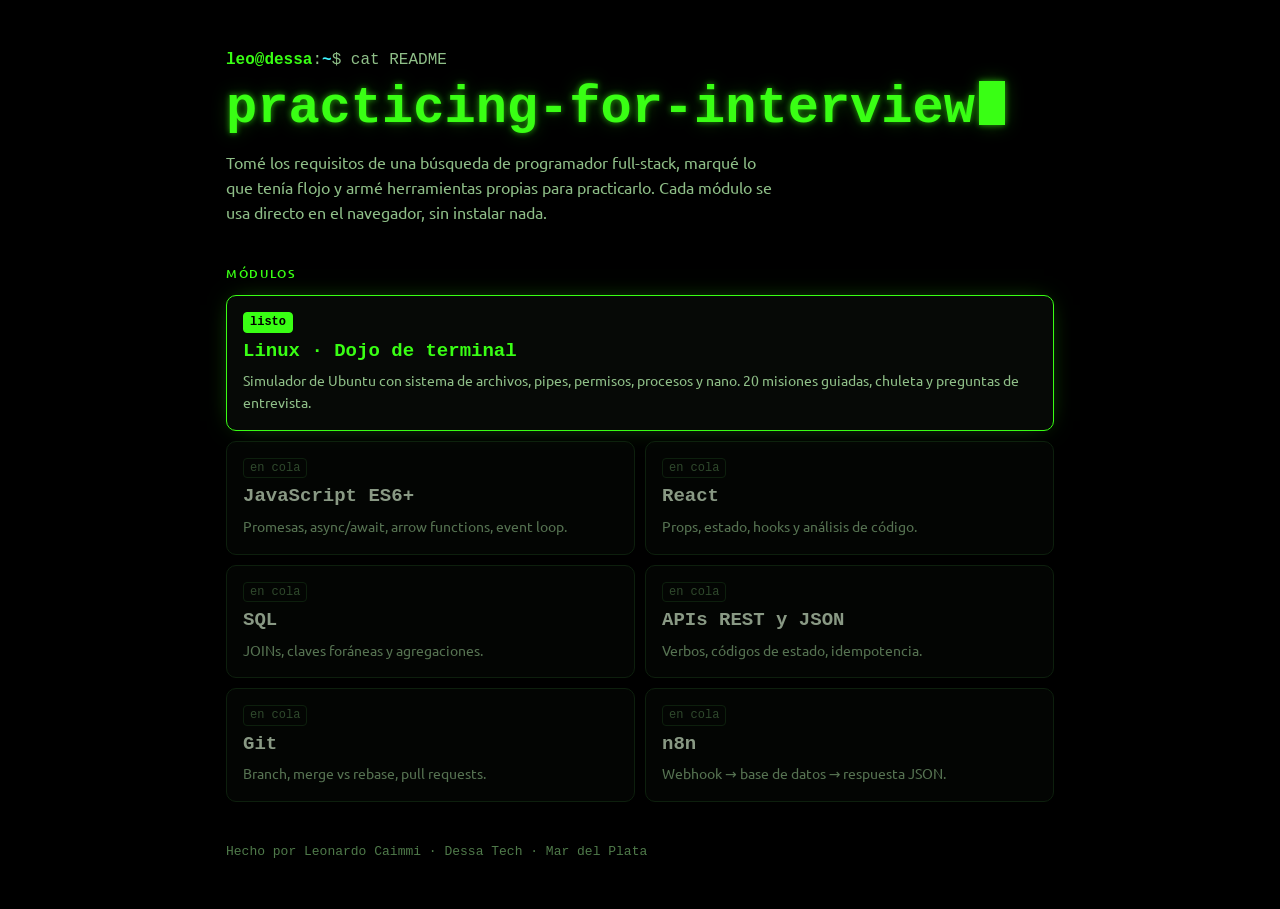
==== index.html @ 4a295fe2 "feat: landing con el índice de módulos de práctica" ====
<!doctype html>
<html lang="es">
<head>
  <meta charset="utf-8">
  <meta name="viewport" content="width=device-width, initial-scale=1, viewport-fit=cover">
  <title>practicing-for-interview</title>
  <meta name="description" content="Herramientas propias para repasar los requisitos de una búsqueda full-stack.">
  <meta name="theme-color" content="#000000">
  <link rel="icon" href="assets/favicon.svg" type="image/svg+xml">
  <link rel="preconnect" href="https://fonts.googleapis.com">
  <link rel="preconnect" href="https://fonts.gstatic.com" crossorigin>
  <link rel="stylesheet" href="https://fonts.googleapis.com/css2?family=Ubuntu:wght@400;500;700&family=Ubuntu+Mono:wght@400;700&display=swap">
  <link rel="stylesheet" href="assets/landing.css">
</head>
<body>
<main class="wrap">
  <p class="prompt"><span class="u">leo@dessa</span>:<span class="p">~</span>$ cat README</p>
  <h1>practicing-for-interview<span class="cur" aria-hidden="true"></span></h1>
  <p class="lede">Tomé los requisitos de una búsqueda de programador full-stack, marqué lo que tenía flojo y armé herramientas propias para practicarlo. Cada módulo se usa directo en el navegador, sin instalar nada.</p>

  <h2>Módulos</h2>
  <ul class="mods">
    <li class="ready">
      <a href="linux/">
        <span class="tag">listo</span>
        <strong>Linux · Dojo de terminal</strong>
        <span>Simulador de Ubuntu con sistema de archivos, pipes, permisos, procesos y nano. 20 misiones guiadas, chuleta y preguntas de entrevista.</span>
      </a>
    </li>
    <li><div><span class="tag">en cola</span><strong>JavaScript ES6+</strong><span>Promesas, async/await, arrow functions, event loop.</span></div></li>
    <li><div><span class="tag">en cola</span><strong>React</strong><span>Props, estado, hooks y análisis de código.</span></div></li>
    <li><div><span class="tag">en cola</span><strong>SQL</strong><span>JOINs, claves foráneas y agregaciones.</span></div></li>
    <li><div><span class="tag">en cola</span><strong>APIs REST y JSON</strong><span>Verbos, códigos de estado, idempotencia.</span></div></li>
    <li><div><span class="tag">en cola</span><strong>Git</strong><span>Branch, merge vs rebase, pull requests.</span></div></li>
    <li><div><span class="tag">en cola</span><strong>n8n</strong><span>Webhook → base de datos → respuesta JSON.</span></div></li>
  </ul>

  <footer>Hecho por Leonardo Caimmi · Dessa Tech · Mar del Plata</footer>
</main>
</body>
</html>
---- assets/landing.css ----
:root {
  color-scheme: dark;
  --bg: #000; --panel: #060906; --line: #163516;
  --text: #e4ffdc; --muted: #8fbf88; --faint: #4f7a4a;
  --neon: #39ff14; --cyan: #3df5ff;
  --glow: 0 0 6px #39ff1499, 0 0 18px #39ff1440;
  --mono: "Ubuntu Mono", ui-monospace, Menlo, Consolas, monospace;
  --sans: "Ubuntu", system-ui, -apple-system, "Segoe UI", Roboto, sans-serif;
}
* { box-sizing: border-box; }
html, body { margin: 0; background: var(--bg); }
body { color: var(--text); font-family: var(--sans); font-size: 16px; line-height: 1.55; }
::selection { background: var(--neon); color: #000; }
.wrap { max-width: 860px; margin: 0 auto; padding-inline: 16px; padding-block: calc(env(safe-area-inset-top, 0px) + 48px) calc(env(safe-area-inset-bottom, 0px) + 48px); }
.prompt { font-family: var(--mono); color: var(--muted); margin: 0 0 8px; }
.prompt .u { color: var(--neon); font-weight: 700; }
.prompt .p { color: var(--cyan); font-weight: 700; }
h1 { font-family: var(--mono); font-size: clamp(30px, 7vw, 52px); line-height: 1.05; margin: 0 0 14px; color: var(--neon); text-shadow: var(--glow); overflow-wrap: anywhere; }
h1 .cur { display: inline-block; width: .5em; height: .85em; background: var(--neon); box-shadow: var(--glow); vertical-align: -.06em; margin-left: .08em; animation: blink 1.1s steps(1) infinite; }
@keyframes blink { 50% { opacity: 0; } }
.lede { color: var(--muted); max-width: 62ch; margin: 0; }
h2 { font-size: 12px; letter-spacing: .14em; text-transform: uppercase; color: var(--neon); font-weight: 500; margin: 40px 0 12px; }
.mods { list-style: none; margin: 0; padding: 0; display: grid; grid-template-columns: repeat(2, minmax(0, 1fr)); gap: 10px; }
.mods li.ready { grid-column: 1 / -1; }
.mods a, .mods div { display: flex; flex-direction: column; gap: 4px; height: 100%; padding: 16px; border: 1px solid var(--line); border-radius: 10px; background: var(--panel); color: inherit; text-decoration: none; }
.mods div { opacity: .6; }
.mods a { border-color: var(--neon); box-shadow: 0 0 24px -10px #39ff1488; transition: box-shadow .2s, transform .2s; }
.mods a:hover { box-shadow: 0 0 32px -6px #39ff14aa; transform: translateY(-2px); }
.mods a:focus-visible { outline: 2px solid var(--neon); outline-offset: 3px; }
.mods strong { font-family: var(--mono); font-size: 19px; }
.mods a strong { color: var(--neon); }
.mods span:not(.tag) { color: var(--muted); font-size: 14px; }
.tag { align-self: flex-start; font-family: var(--mono); font-size: 12px; padding: 0 6px; border-radius: 4px; border: 1px solid var(--line); color: var(--faint); }
.ready .tag { background: var(--neon); border-color: var(--neon); color: #000; font-weight: 700; }
footer { margin-top: 40px; color: var(--faint); font-size: 13px; font-family: var(--mono); }
@media (max-width: 600px) { .mods { grid-template-columns: minmax(0, 1fr); } }
@media (prefers-reduced-motion: reduce) { h1 .cur { animation: none; } .mods a { transition: none; } }
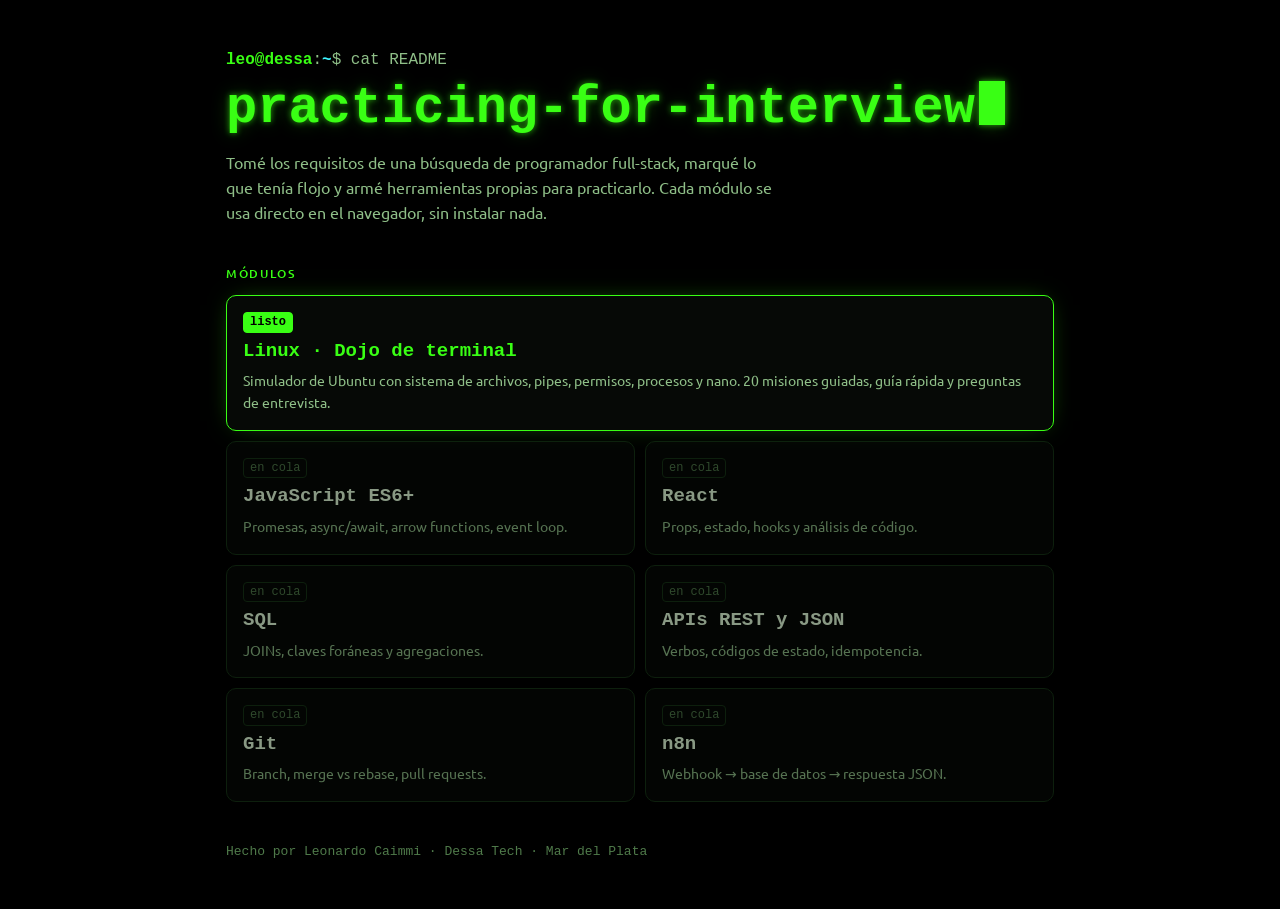
==== commit 3093e6e4: "fix(linux): "Chuleta" pasa a "Guía rápida" y textos en rioplatense formal" ====
--- a/index.html
+++ b/index.html
@@ -24,7 +24,7 @@
       <a href="linux/">
         <span class="tag">listo</span>
         <strong>Linux · Dojo de terminal</strong>
-        <span>Simulador de Ubuntu con sistema de archivos, pipes, permisos, procesos y nano. 20 misiones guiadas, chuleta y preguntas de entrevista.</span>
+        <span>Simulador de Ubuntu con sistema de archivos, pipes, permisos, procesos y nano. 20 misiones guiadas, guía rápida y preguntas de entrevista.</span>
       </a>
     </li>
     <li><div><span class="tag">en cola</span><strong>JavaScript ES6+</strong><span>Promesas, async/await, arrow functions, event loop.</span></div></li>
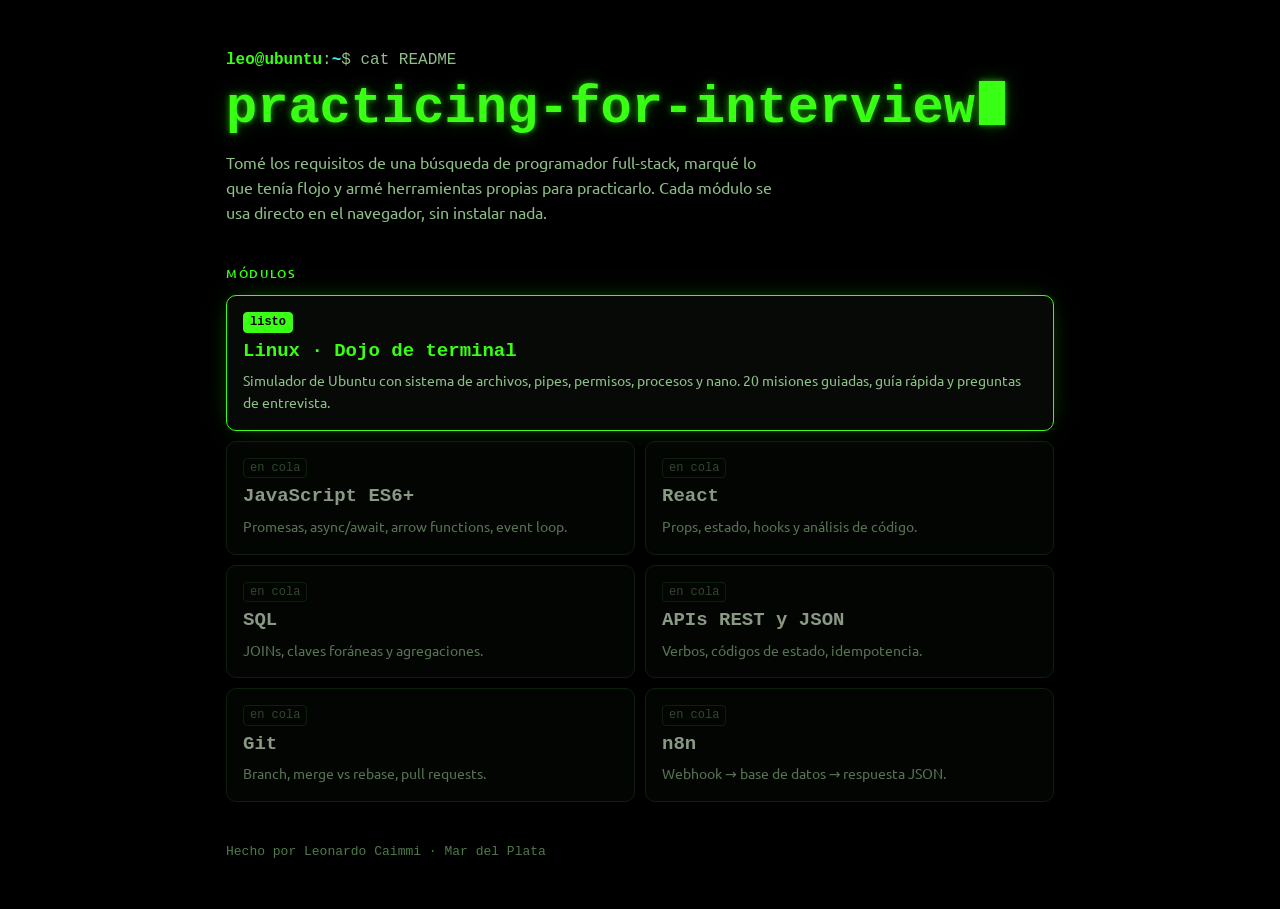
==== commit 12584515: "fix: quitar referencias a Dessa; el host del simulador pasa a ser ubuntu" ====
--- a/index.html
+++ b/index.html
@@ -14,7 +14,7 @@
 </head>
 <body>
 <main class="wrap">
-  <p class="prompt"><span class="u">leo@dessa</span>:<span class="p">~</span>$ cat README</p>
+  <p class="prompt"><span class="u">leo@ubuntu</span>:<span class="p">~</span>$ cat README</p>
   <h1>practicing-for-interview<span class="cur" aria-hidden="true"></span></h1>
   <p class="lede">Tomé los requisitos de una búsqueda de programador full-stack, marqué lo que tenía flojo y armé herramientas propias para practicarlo. Cada módulo se usa directo en el navegador, sin instalar nada.</p>
 
@@ -35,7 +35,7 @@
     <li><div><span class="tag">en cola</span><strong>n8n</strong><span>Webhook → base de datos → respuesta JSON.</span></div></li>
   </ul>
 
-  <footer>Hecho por Leonardo Caimmi · Dessa Tech · Mar del Plata</footer>
+  <footer>Hecho por Leonardo Caimmi · Mar del Plata</footer>
 </main>
 </body>
 </html>
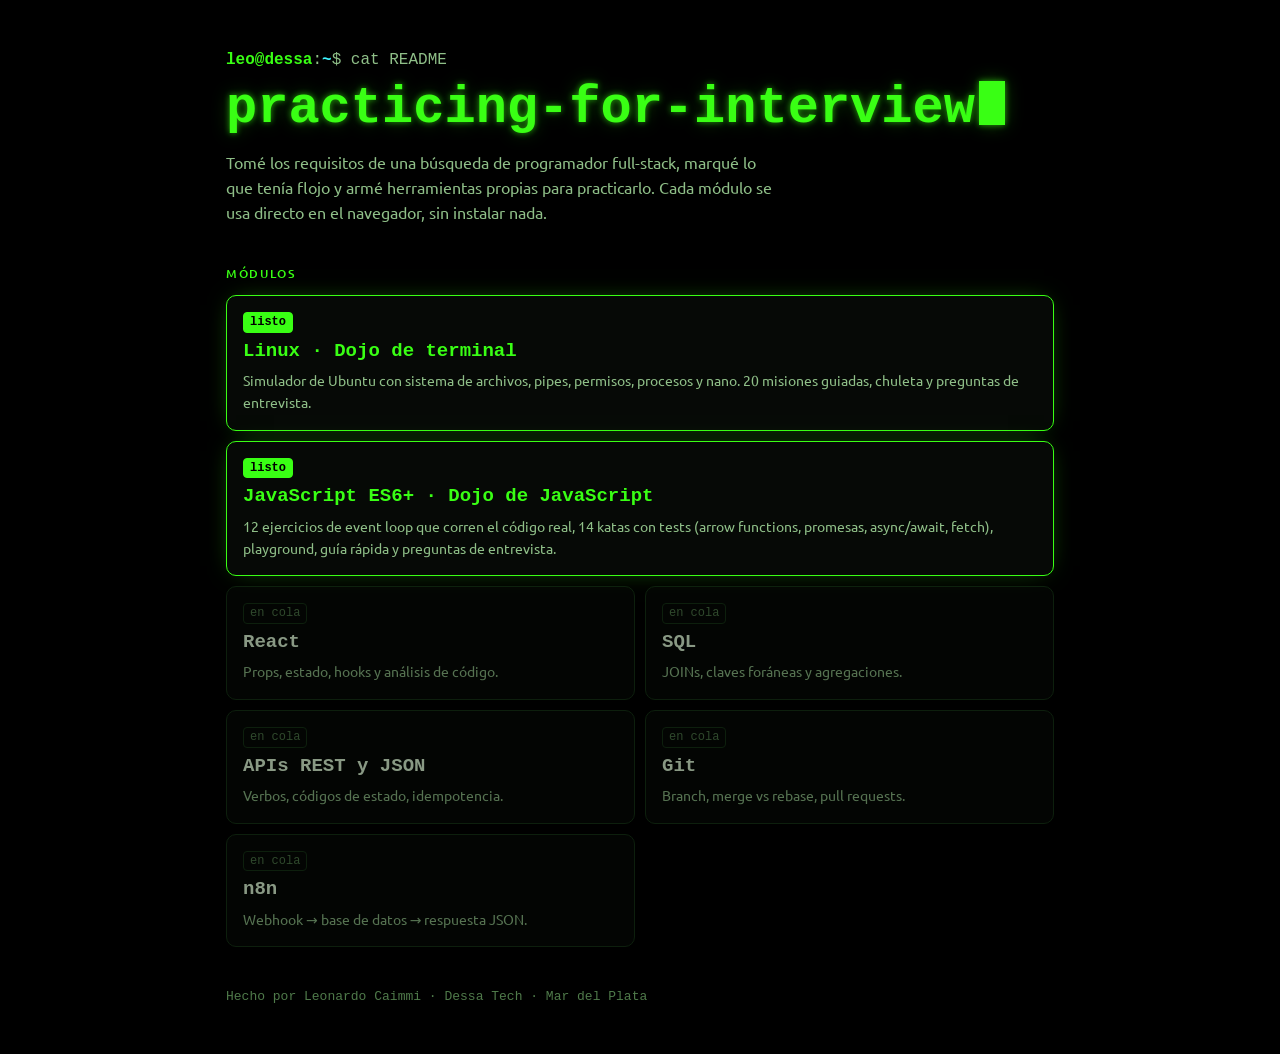
==== commit 2d2463ce: "feat: habilitar la tarjeta del Dojo de JavaScript en la landing" ====
--- a/index.html
+++ b/index.html
@@ -14,7 +14,7 @@
 </head>
 <body>
 <main class="wrap">
-  <p class="prompt"><span class="u">leo@ubuntu</span>:<span class="p">~</span>$ cat README</p>
+  <p class="prompt"><span class="u">leo@dessa</span>:<span class="p">~</span>$ cat README</p>
   <h1>practicing-for-interview<span class="cur" aria-hidden="true"></span></h1>
   <p class="lede">Tomé los requisitos de una búsqueda de programador full-stack, marqué lo que tenía flojo y armé herramientas propias para practicarlo. Cada módulo se usa directo en el navegador, sin instalar nada.</p>
 
@@ -24,10 +24,16 @@
       <a href="linux/">
         <span class="tag">listo</span>
         <strong>Linux · Dojo de terminal</strong>
-        <span>Simulador de Ubuntu con sistema de archivos, pipes, permisos, procesos y nano. 20 misiones guiadas, guía rápida y preguntas de entrevista.</span>
+        <span>Simulador de Ubuntu con sistema de archivos, pipes, permisos, procesos y nano. 20 misiones guiadas, chuleta y preguntas de entrevista.</span>
       </a>
     </li>
-    <li><div><span class="tag">en cola</span><strong>JavaScript ES6+</strong><span>Promesas, async/await, arrow functions, event loop.</span></div></li>
+    <li class="ready">
+      <a href="javascript/">
+        <span class="tag">listo</span>
+        <strong>JavaScript ES6+ · Dojo de JavaScript</strong>
+        <span>12 ejercicios de event loop que corren el código real, 14 katas con tests (arrow functions, promesas, async/await, fetch), playground, guía rápida y preguntas de entrevista.</span>
+      </a>
+    </li>
     <li><div><span class="tag">en cola</span><strong>React</strong><span>Props, estado, hooks y análisis de código.</span></div></li>
     <li><div><span class="tag">en cola</span><strong>SQL</strong><span>JOINs, claves foráneas y agregaciones.</span></div></li>
     <li><div><span class="tag">en cola</span><strong>APIs REST y JSON</strong><span>Verbos, códigos de estado, idempotencia.</span></div></li>
@@ -35,7 +41,7 @@
     <li><div><span class="tag">en cola</span><strong>n8n</strong><span>Webhook → base de datos → respuesta JSON.</span></div></li>
   </ul>
 
-  <footer>Hecho por Leonardo Caimmi · Mar del Plata</footer>
+  <footer>Hecho por Leonardo Caimmi · Dessa Tech · Mar del Plata</footer>
 </main>
 </body>
 </html>
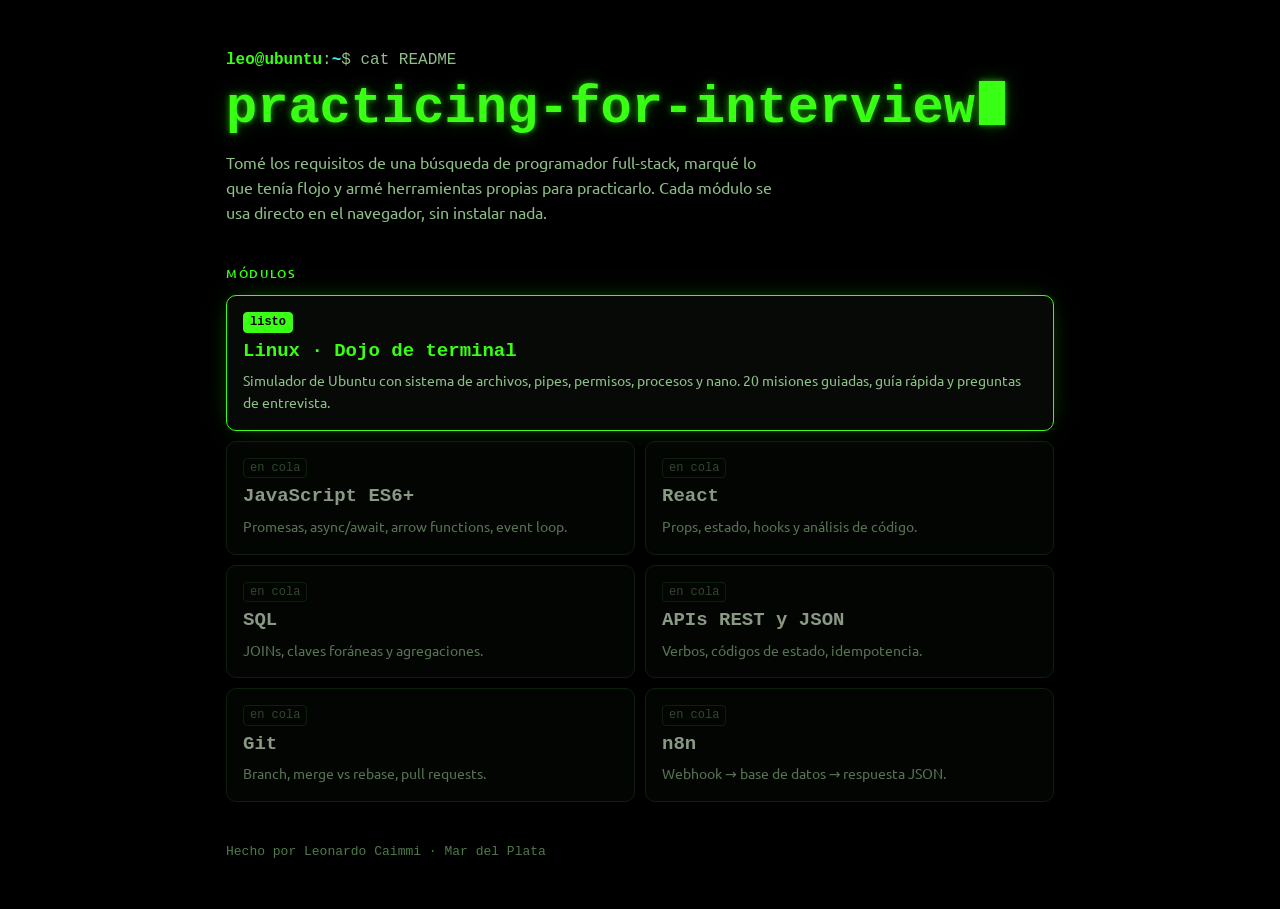
==== commit 64c234af: "Merge pull request #2 from leocaimmi/fix/linux-dojo-ux Fix/linux dojo ux" ====
--- a/index.html
+++ b/index.html
@@ -14,7 +14,7 @@
 </head>
 <body>
 <main class="wrap">
-  <p class="prompt"><span class="u">leo@dessa</span>:<span class="p">~</span>$ cat README</p>
+  <p class="prompt"><span class="u">leo@ubuntu</span>:<span class="p">~</span>$ cat README</p>
   <h1>practicing-for-interview<span class="cur" aria-hidden="true"></span></h1>
   <p class="lede">Tomé los requisitos de una búsqueda de programador full-stack, marqué lo que tenía flojo y armé herramientas propias para practicarlo. Cada módulo se usa directo en el navegador, sin instalar nada.</p>
 
@@ -24,16 +24,10 @@
       <a href="linux/">
         <span class="tag">listo</span>
         <strong>Linux · Dojo de terminal</strong>
-        <span>Simulador de Ubuntu con sistema de archivos, pipes, permisos, procesos y nano. 20 misiones guiadas, chuleta y preguntas de entrevista.</span>
+        <span>Simulador de Ubuntu con sistema de archivos, pipes, permisos, procesos y nano. 20 misiones guiadas, guía rápida y preguntas de entrevista.</span>
       </a>
     </li>
-    <li class="ready">
-      <a href="javascript/">
-        <span class="tag">listo</span>
-        <strong>JavaScript ES6+ · Dojo de JavaScript</strong>
-        <span>12 ejercicios de event loop que corren el código real, 14 katas con tests (arrow functions, promesas, async/await, fetch), playground, guía rápida y preguntas de entrevista.</span>
-      </a>
-    </li>
+    <li><div><span class="tag">en cola</span><strong>JavaScript ES6+</strong><span>Promesas, async/await, arrow functions, event loop.</span></div></li>
     <li><div><span class="tag">en cola</span><strong>React</strong><span>Props, estado, hooks y análisis de código.</span></div></li>
     <li><div><span class="tag">en cola</span><strong>SQL</strong><span>JOINs, claves foráneas y agregaciones.</span></div></li>
     <li><div><span class="tag">en cola</span><strong>APIs REST y JSON</strong><span>Verbos, códigos de estado, idempotencia.</span></div></li>
@@ -41,7 +35,7 @@
     <li><div><span class="tag">en cola</span><strong>n8n</strong><span>Webhook → base de datos → respuesta JSON.</span></div></li>
   </ul>
 
-  <footer>Hecho por Leonardo Caimmi · Dessa Tech · Mar del Plata</footer>
+  <footer>Hecho por Leonardo Caimmi · Mar del Plata</footer>
 </main>
 </body>
 </html>
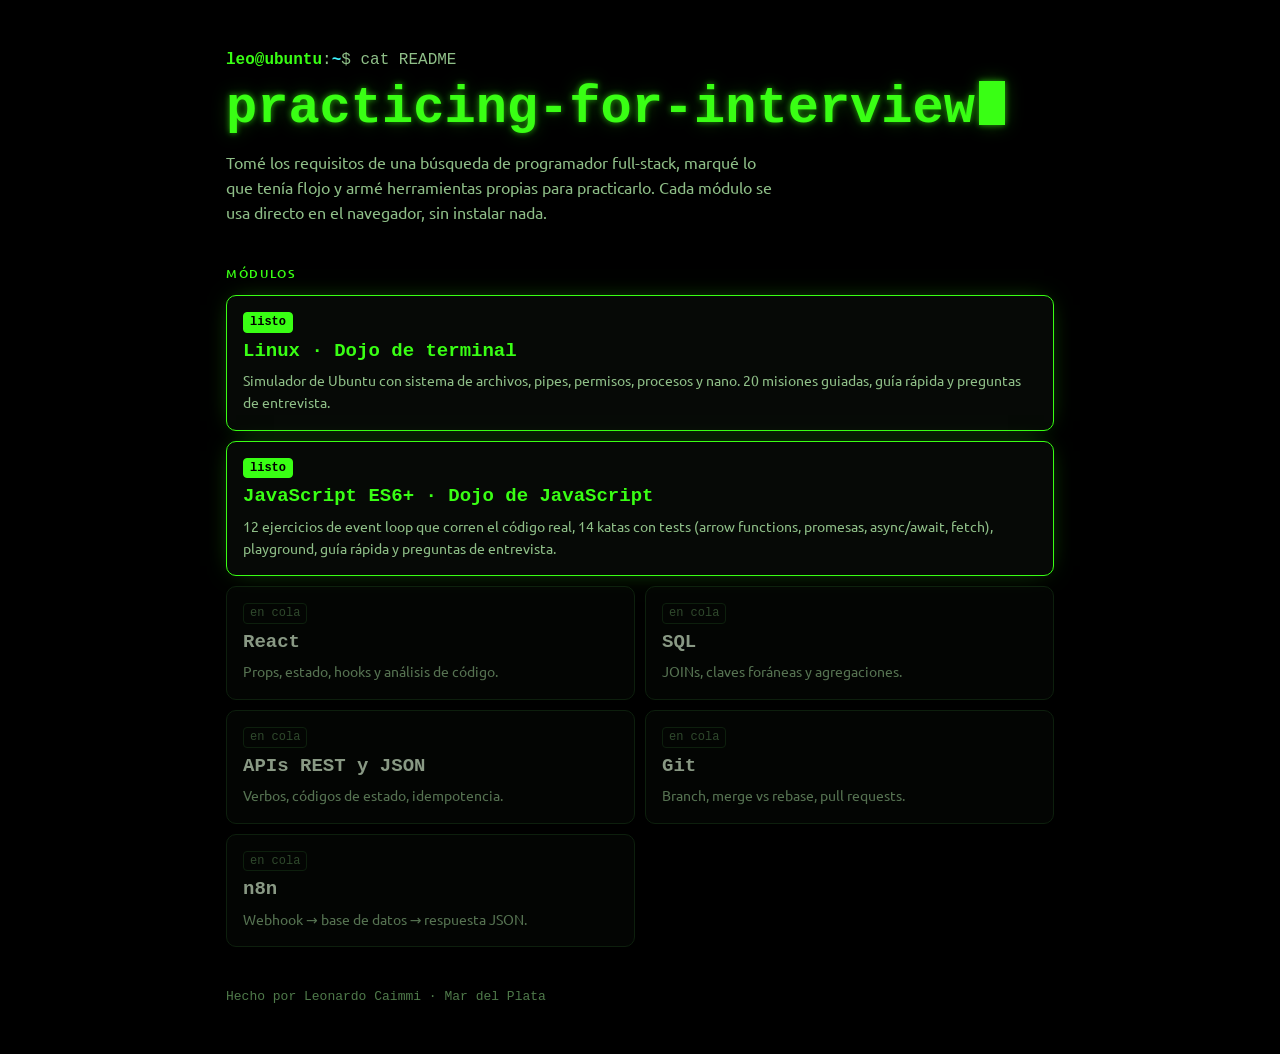
==== commit 704317d4: "Merge pull request #3 from leocaimmi/feat/js-es6 Feat/js es6" ====
--- a/index.html
+++ b/index.html
@@ -27,7 +27,13 @@
         <span>Simulador de Ubuntu con sistema de archivos, pipes, permisos, procesos y nano. 20 misiones guiadas, guía rápida y preguntas de entrevista.</span>
       </a>
     </li>
-    <li><div><span class="tag">en cola</span><strong>JavaScript ES6+</strong><span>Promesas, async/await, arrow functions, event loop.</span></div></li>
+    <li class="ready">
+      <a href="javascript/">
+        <span class="tag">listo</span>
+        <strong>JavaScript ES6+ · Dojo de JavaScript</strong>
+        <span>12 ejercicios de event loop que corren el código real, 14 katas con tests (arrow functions, promesas, async/await, fetch), playground, guía rápida y preguntas de entrevista.</span>
+      </a>
+    </li>
     <li><div><span class="tag">en cola</span><strong>React</strong><span>Props, estado, hooks y análisis de código.</span></div></li>
     <li><div><span class="tag">en cola</span><strong>SQL</strong><span>JOINs, claves foráneas y agregaciones.</span></div></li>
     <li><div><span class="tag">en cola</span><strong>APIs REST y JSON</strong><span>Verbos, códigos de estado, idempotencia.</span></div></li>
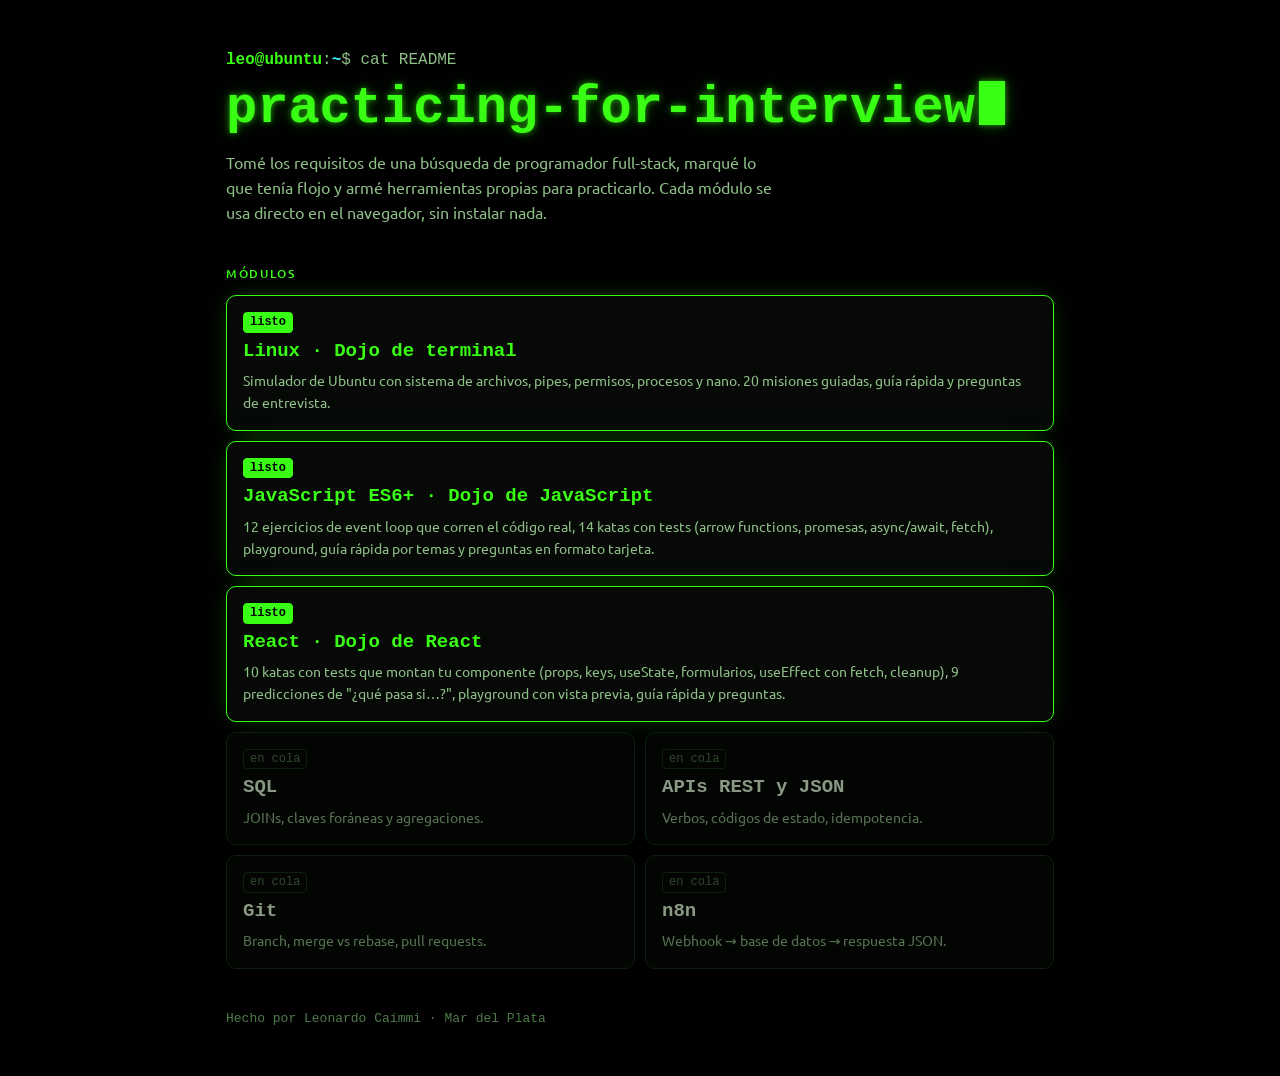
==== commit 8472173e: "feat: habilitar la tarjeta del Dojo de React en la landing" ====
--- a/index.html
+++ b/index.html
@@ -31,10 +31,16 @@
       <a href="javascript/">
         <span class="tag">listo</span>
         <strong>JavaScript ES6+ · Dojo de JavaScript</strong>
-        <span>12 ejercicios de event loop que corren el código real, 14 katas con tests (arrow functions, promesas, async/await, fetch), playground, guía rápida y preguntas de entrevista.</span>
+        <span>12 ejercicios de event loop que corren el código real, 14 katas con tests (arrow functions, promesas, async/await, fetch), playground, guía rápida por temas y preguntas en formato tarjeta.</span>
       </a>
     </li>
-    <li><div><span class="tag">en cola</span><strong>React</strong><span>Props, estado, hooks y análisis de código.</span></div></li>
+    <li class="ready">
+      <a href="react/">
+        <span class="tag">listo</span>
+        <strong>React · Dojo de React</strong>
+        <span>10 katas con tests que montan tu componente (props, keys, useState, formularios, useEffect con fetch, cleanup), 9 predicciones de "¿qué pasa si…?", playground con vista previa, guía rápida y preguntas.</span>
+      </a>
+    </li>
     <li><div><span class="tag">en cola</span><strong>SQL</strong><span>JOINs, claves foráneas y agregaciones.</span></div></li>
     <li><div><span class="tag">en cola</span><strong>APIs REST y JSON</strong><span>Verbos, códigos de estado, idempotencia.</span></div></li>
     <li><div><span class="tag">en cola</span><strong>Git</strong><span>Branch, merge vs rebase, pull requests.</span></div></li>
